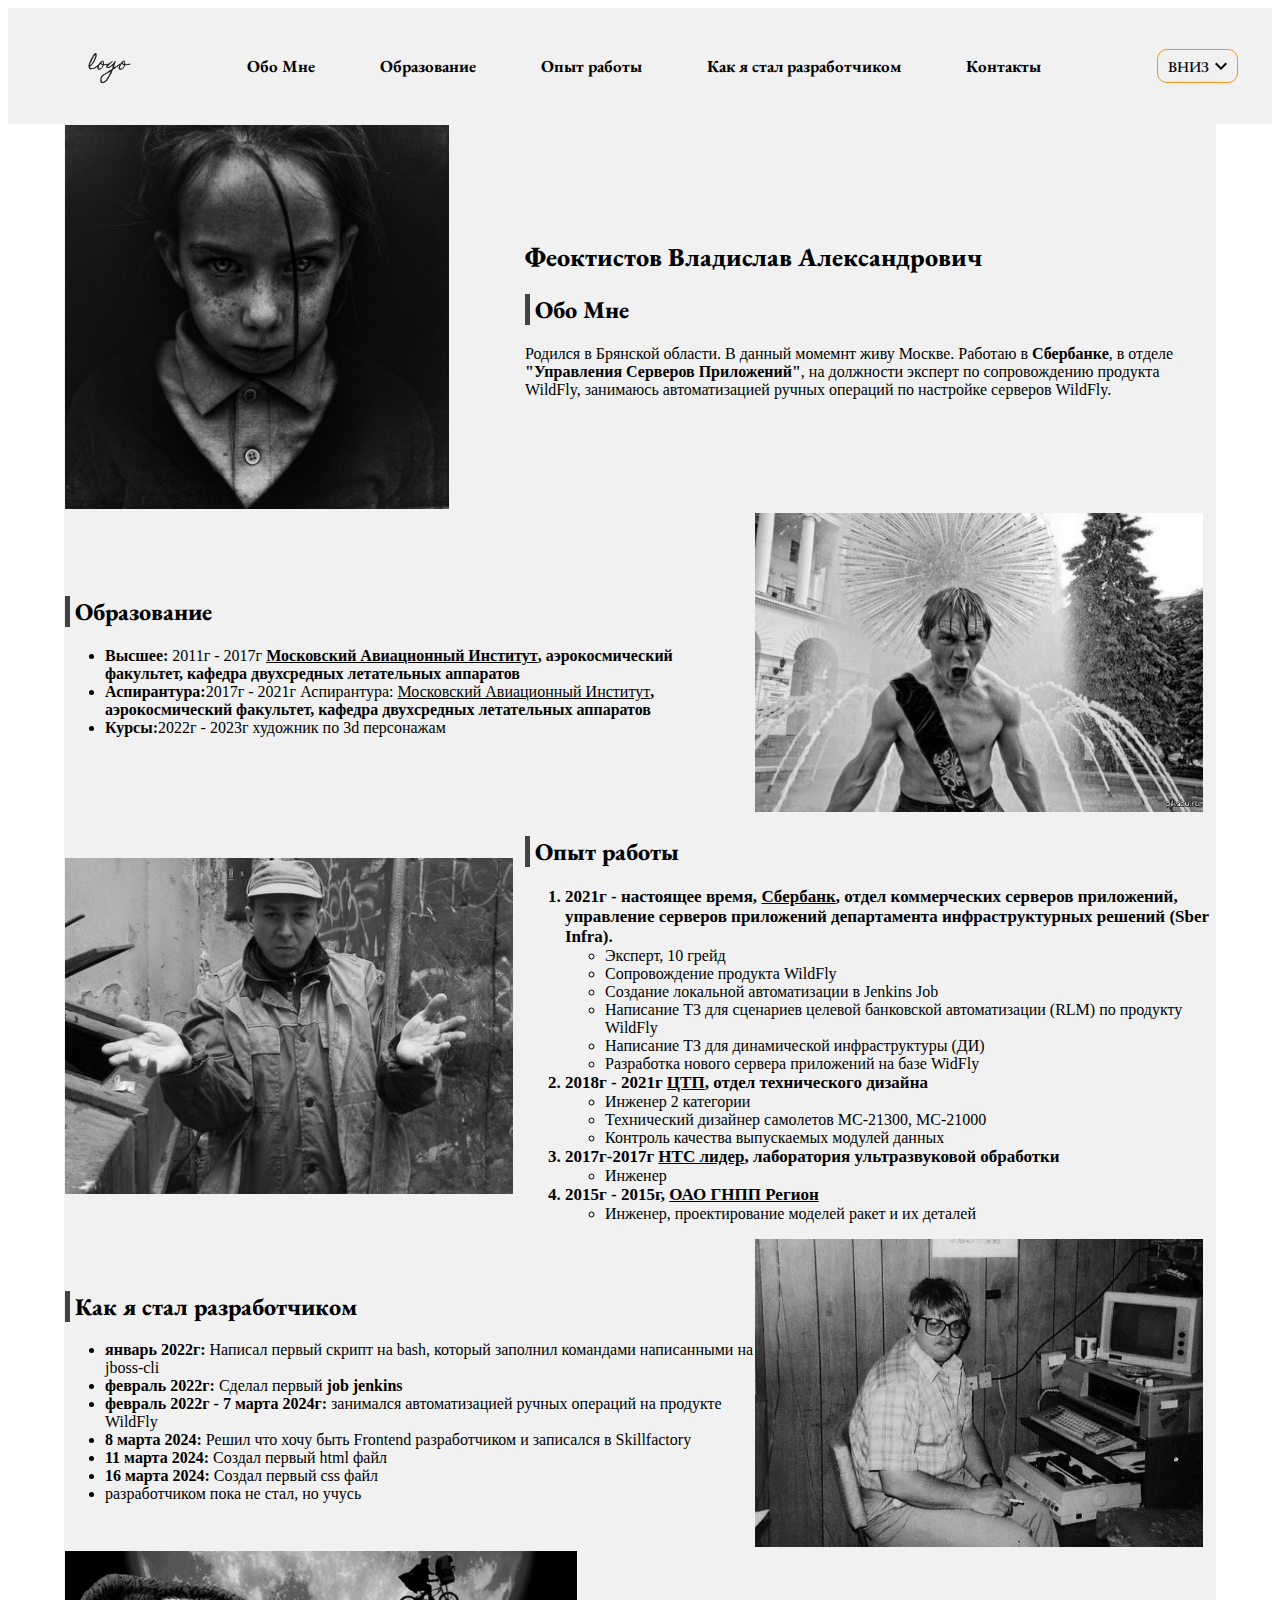
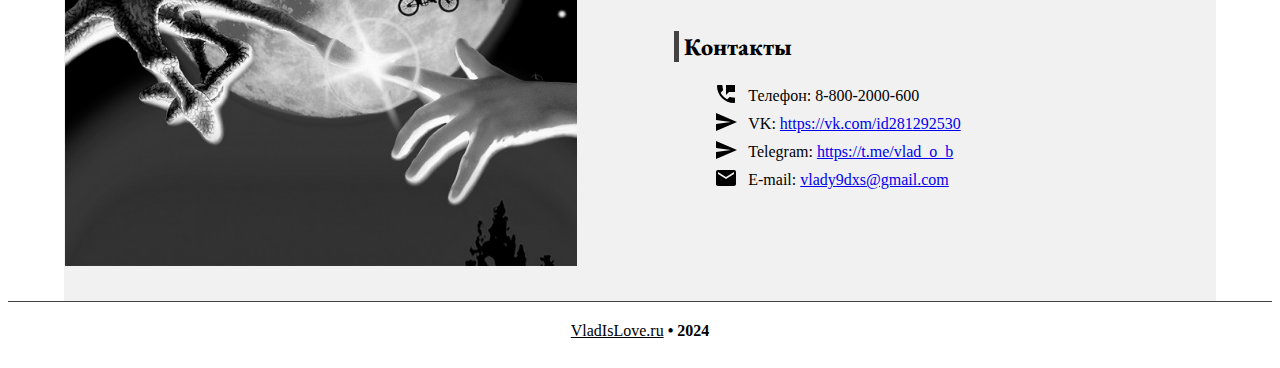
==== index.html @ ee162419 "Update and rename business_card_module.4.1.html to index.html" ====
<!DOCTYPE html>
<html lang="ru">
    <head>
        <meta charset="UTF-8">
        <meta name="viewport" content="width=device-width, initial-scale=1.0">
        <meta http-equiv="X-UA-Compatible" content="ie-edge">
        <link rel="preconnect" href="https://fonts.googleapis.com">
        <link rel="preconnect" href="https://fonts.gstatic.com" crossorigin>
        <link href="https://fonts.googleapis.com/css2?family=EB+Garamond:ital,wght@0,400..800;1,400..800&display=swap" rel="stylesheet">
        <link href="https://fonts.googleapis.com/css2?family=Open+Sans:ital,wght@0,300..800;1,300..800&display=swap" rel="stylesheet">
        <link rel="stylesheet" href="css/business_card_module.4.1.css">
        <title>Визитка</title>
    </head>
    <body>
        <header class="header">
            <div class="header__logo">
                <svg xmlns="http://www.w3.org/2000/svg" width="43" height="39" viewBox="0 0 43 39" fill="none">
                    <path d="M11.8428 18.2344C11.8545 18.4102 11.8193 18.5801 11.7373 18.7441C11.667 18.9082 11.6025 19.0547 11.5439 19.1836L10.9814 19.7812L10.6475 20.7832C10.5186 20.877 10.3779 20.9707 10.2256 21.0645C10.085 21.1465 9.95605 21.2344 9.83887 21.3281C9.70996 21.4336 9.59277 21.5508 9.4873 21.6797C9.39355 21.8086 9.28809 21.9199 9.1709 22.0137C9.05371 22.1074 8.91309 22.1895 8.74902 22.2598C8.59668 22.3184 8.45605 22.3887 8.32715 22.4707C8.09277 22.6113 7.87012 22.7578 7.65918 22.9102C7.45996 23.0625 7.24902 23.209 7.02637 23.3496C6.96777 23.373 6.9209 23.4023 6.88574 23.4375C6.8623 23.4609 6.82129 23.4844 6.7627 23.5078C6.72754 23.5312 6.5752 23.5781 6.30566 23.6484C6.03613 23.7188 5.7373 23.8008 5.40918 23.8945C5.09277 23.9766 4.79395 24.0527 4.5127 24.123C4.23145 24.1934 4.07324 24.2285 4.03809 24.2285C3.82715 24.252 3.61035 24.2637 3.3877 24.2637C3.16504 24.2637 2.94238 24.2695 2.71973 24.2812L2.45605 24.4395C2.32715 24.3457 2.18652 24.2578 2.03418 24.1758C1.88184 24.0938 1.75293 24.0059 1.64746 23.9121C1.53027 23.8066 1.41309 23.6895 1.2959 23.5605C1.17871 23.4199 1.07324 23.291 0.979492 23.1738C0.920898 23.0098 0.862305 22.8516 0.803711 22.6992C0.745117 22.5352 0.698242 22.377 0.663086 22.2246L0.575195 21.5566C0.551758 21.334 0.52832 21.1172 0.504883 20.9062C0.493164 20.6953 0.475586 20.4785 0.452148 20.2559C0.651367 19.7051 0.827148 19.1543 0.979492 18.6035C1.14355 18.041 1.34277 17.4902 1.57715 16.9512C1.63574 16.8223 1.68848 16.6934 1.73535 16.5645C1.79395 16.4238 1.85254 16.2891 1.91113 16.1602C1.98145 16.0195 2.05762 15.8906 2.13965 15.7734C2.22168 15.6445 2.29199 15.5156 2.35059 15.3867C2.40918 15.2461 2.45605 15.1055 2.49121 14.9648C2.52637 14.8125 2.57324 14.6719 2.63184 14.543C2.66699 14.4727 2.72559 14.373 2.80762 14.2441C2.88965 14.1035 2.97754 13.9629 3.07129 13.8223C3.16504 13.6699 3.25293 13.5234 3.33496 13.3828C3.42871 13.2422 3.50488 13.1309 3.56348 13.0488C3.65723 12.9316 3.75098 12.8203 3.84473 12.7148C3.93848 12.6094 4.01465 12.4922 4.07324 12.3633C4.19043 12.1641 4.30176 11.9121 4.40723 11.6074C4.5127 11.3027 4.62988 11.0332 4.75879 10.7988C4.89941 10.541 5.06348 10.3008 5.25098 10.0781C5.4502 9.84375 5.63184 9.60352 5.7959 9.35742C5.97168 9.11133 6.1416 8.8418 6.30566 8.54883L7.0791 7.98633L7.43066 8.33789L8.27441 8.19727L8.80176 8.98828C8.77832 9.16406 8.74902 9.36328 8.71387 9.58594C8.69043 9.80859 8.66699 10.0371 8.64355 10.2715C8.63184 10.4941 8.62012 10.7168 8.6084 10.9395C8.6084 11.1504 8.62012 11.3379 8.64355 11.502C8.58496 11.7129 8.49707 11.9355 8.37988 12.1699C8.27441 12.3926 8.15137 12.5859 8.01074 12.75L7.94043 13.6992L7.2373 14.332L7.14941 15.2285L6.55176 15.9316C6.5166 16.0957 6.48145 16.2656 6.44629 16.4414C6.41113 16.6055 6.36426 16.7637 6.30566 16.916C6.24707 17.0566 6.17676 17.2031 6.09473 17.3555C6.0127 17.4961 5.93066 17.6426 5.84863 17.7949C5.61426 17.9941 5.37402 18.2168 5.12793 18.4629C4.88184 18.709 4.65918 18.9551 4.45996 19.2012C4.35449 19.3301 4.25488 19.4707 4.16113 19.623C4.0791 19.7637 3.99121 19.8984 3.89746 20.0273C3.59277 20.4141 3.26465 20.7773 2.91309 21.1172C2.56152 21.457 2.21582 21.8086 1.87598 22.1719L2.2627 22.8574C2.50879 22.9395 2.76074 23.0156 3.01855 23.0859C3.27637 23.1562 3.53418 23.2207 3.79199 23.2793C3.90918 23.2559 4.04395 23.2324 4.19629 23.209C4.34863 23.1738 4.50684 23.1387 4.6709 23.1035C4.83496 23.0566 4.99316 23.0098 5.14551 22.9629C5.30957 22.916 5.44434 22.8691 5.5498 22.8223C5.78418 22.7285 6.05371 22.5938 6.3584 22.418C6.66309 22.2305 6.9209 22.0664 7.13184 21.9258C7.50684 21.6914 7.8877 21.4512 8.27441 21.2051C8.66113 20.959 9.03027 20.7012 9.38184 20.4316C9.61621 20.2559 9.8623 20.0332 10.1201 19.7637C10.3779 19.4941 10.6182 19.2422 10.8408 19.0078C11.0752 18.7617 11.2803 18.5625 11.4561 18.4102C11.6436 18.2578 11.7725 18.1992 11.8428 18.2344ZM7.06152 9.91992C6.81543 10.3301 6.55176 10.7285 6.27051 11.1152C6.00098 11.4902 5.74902 11.8828 5.51465 12.293C5.43262 12.4336 5.3623 12.5801 5.30371 12.7324C5.24512 12.873 5.16895 13.0137 5.0752 13.1543C4.99316 13.2832 4.90527 13.4121 4.81152 13.541C4.71777 13.6699 4.63574 13.8105 4.56543 13.9629C4.4248 14.2324 4.2959 14.5195 4.17871 14.8242C4.07324 15.1172 3.95605 15.4043 3.82715 15.6855C3.68652 15.9668 3.52246 16.2305 3.33496 16.4766C3.14746 16.7227 2.97754 16.9863 2.8252 17.2676L2.54395 17.8301C2.52051 17.8887 2.49707 17.9355 2.47363 17.9707C2.4502 17.9941 2.42676 18.0352 2.40332 18.0938C2.35645 18.2227 2.33301 18.3633 2.33301 18.5156C2.33301 18.668 2.31543 18.8086 2.28027 18.9375C2.24512 19.0781 2.19238 19.2129 2.12207 19.3418C2.05176 19.4707 1.9873 19.5996 1.92871 19.7285C1.87012 19.8574 1.82324 19.9922 1.78809 20.1328C1.75293 20.2617 1.71191 20.3906 1.66504 20.5195C1.75879 20.4258 1.8584 20.3438 1.96387 20.2734C2.08105 20.1914 2.19238 20.1035 2.29785 20.0098C2.40332 19.9043 2.50293 19.793 2.59668 19.6758C2.69043 19.5586 2.7959 19.4531 2.91309 19.3594C3.01855 19.2656 3.12988 19.1836 3.24707 19.1133C3.37598 19.0312 3.49902 18.9492 3.61621 18.8672C3.80371 18.6094 3.96777 18.3457 4.1084 18.0762C4.17871 17.9473 4.2373 17.8008 4.28418 17.6367C4.34277 17.4727 4.41309 17.3262 4.49512 17.1973C4.56543 17.0684 4.65332 16.9453 4.75879 16.8281C4.87598 16.7109 4.97559 16.5879 5.05762 16.459C5.15137 16.3301 5.22754 16.1953 5.28613 16.0547C5.35645 15.9141 5.43262 15.7793 5.51465 15.6504C5.67871 15.3926 5.86035 15.1465 6.05957 14.9121L6.14746 13.8047L6.78027 13.0664L6.86816 12.3984L7.30762 11.7832L7.36035 10.7988L7.06152 9.91992ZM21.5283 18.4805C21.5752 18.6562 21.5576 18.8086 21.4756 18.9375C21.3936 19.0547 21.2822 19.1602 21.1416 19.2539C21.0127 19.3477 20.8662 19.4355 20.7021 19.5176C20.5498 19.5879 20.4209 19.6699 20.3154 19.7637C19.7881 19.8809 19.3076 19.9688 18.874 20.0273C18.4521 20.0742 17.9834 20.1387 17.4678 20.2207C17.3154 20.2441 17.1689 20.2441 17.0283 20.2207C16.8994 20.1855 16.7646 20.1738 16.624 20.1855C16.542 20.1855 16.4658 20.1855 16.3955 20.1855C16.3252 20.1738 16.2549 20.1738 16.1846 20.1855C15.915 20.209 15.7393 20.3027 15.6572 20.4668C15.5752 20.6191 15.5049 20.8008 15.4463 21.0117C15.3994 21.2109 15.335 21.4043 15.2529 21.5918C15.1826 21.7676 15.0244 21.8906 14.7783 21.9609C14.7549 22.0195 14.7607 22.0723 14.7959 22.1191C14.8428 22.166 14.8779 22.207 14.9014 22.2422C14.7021 22.3008 14.5674 22.4062 14.4971 22.5586C14.4385 22.7109 14.3857 22.8633 14.3389 23.0156C14.292 23.168 14.2217 23.2969 14.1279 23.4023C14.0459 23.5078 13.8818 23.543 13.6357 23.5078C13.2725 23.8945 12.8447 24.2051 12.3525 24.4395C11.8604 24.6855 11.3506 24.8438 10.8232 24.9141C10.7295 24.8672 10.6357 24.8086 10.542 24.7383C10.46 24.668 10.3721 24.6035 10.2783 24.5449C10.1963 24.4863 10.1025 24.4395 9.99707 24.4043C9.90332 24.3809 9.79199 24.3809 9.66309 24.4043C9.65137 24.1582 9.60449 23.9297 9.52246 23.7188C9.42871 23.5078 9.31152 23.3086 9.1709 23.1211C9.14746 22.9102 9.17676 22.7168 9.25879 22.541C9.3291 22.3535 9.40527 22.1719 9.4873 21.9961C9.56934 21.8203 9.63965 21.6445 9.69824 21.4688C9.74512 21.2812 9.7334 21.0703 9.66309 20.8359C9.78027 20.7656 9.85645 20.6836 9.8916 20.5898C9.93848 20.4961 9.96777 20.4023 9.97949 20.3086C10.0029 20.2031 10.0322 20.1094 10.0674 20.0273C10.1025 19.9336 10.1846 19.8574 10.3135 19.7988C10.2197 19.5176 10.2314 19.3125 10.3486 19.1836C10.4775 19.043 10.6299 18.9199 10.8057 18.8145C10.9814 18.709 11.1455 18.5918 11.2979 18.4629C11.4502 18.334 11.5088 18.1406 11.4736 17.8828C11.5439 17.8125 11.626 17.7539 11.7197 17.707C11.8135 17.6602 11.9014 17.6191 11.9834 17.584C12.0771 17.5371 12.165 17.4902 12.2471 17.4434C12.3291 17.3965 12.4053 17.332 12.4756 17.25C12.3936 17.1914 12.3525 17.1328 12.3525 17.0742C12.3643 17.0156 12.3818 16.957 12.4053 16.8984C12.4287 16.8281 12.4521 16.7578 12.4756 16.6875C12.5107 16.6172 12.5107 16.5469 12.4756 16.4766C12.792 16.5234 13.0674 16.4824 13.3018 16.3535C13.5479 16.2129 13.7764 16.0723 13.9873 15.9316C14.21 15.791 14.4326 15.6914 14.6553 15.6328C14.8779 15.5742 15.1357 15.6445 15.4287 15.8438C15.4521 15.9258 15.4873 16.0488 15.5342 16.2129C15.5928 16.3652 15.6455 16.5234 15.6924 16.6875C15.751 16.8516 15.8037 17.0098 15.8506 17.1621C15.8975 17.3145 15.9268 17.4258 15.9385 17.4961C15.9385 17.5547 15.9385 17.6484 15.9385 17.7773C15.9385 17.9062 15.9385 18.0469 15.9385 18.1992C15.9385 18.3398 15.9385 18.4746 15.9385 18.6035C15.9385 18.7324 15.9385 18.832 15.9385 18.9023C16.2783 19.1016 16.6182 19.2246 16.958 19.2715C17.2979 19.3066 17.6377 19.2246 17.9775 19.0254C18.1064 19.1426 18.2295 19.1777 18.3467 19.1309C18.4639 19.0723 18.5752 19.0078 18.6807 18.9375C18.7979 18.8672 18.915 18.832 19.0322 18.832C19.1494 18.8203 19.2666 18.9141 19.3838 19.1133C19.5479 18.9609 19.7178 18.8672 19.8936 18.832C20.0693 18.7852 20.251 18.7617 20.4385 18.7617C20.626 18.75 20.8076 18.7324 20.9834 18.709C21.1709 18.6855 21.3525 18.6094 21.5283 18.4805ZM14.7783 18.7793C14.7783 18.6035 14.8076 18.416 14.8662 18.2168C14.9248 18.0176 14.9717 17.8242 15.0068 17.6367C15.042 17.4375 15.0361 17.25 14.9893 17.0742C14.9541 16.8984 14.8428 16.7402 14.6553 16.5996C14.5264 16.6699 14.4209 16.7695 14.3389 16.8984C14.2568 17.0156 14.1748 17.1387 14.0928 17.2676C14.0107 17.3848 13.9111 17.4844 13.7939 17.5664C13.6885 17.6484 13.5479 17.6719 13.3721 17.6367C13.3135 17.7773 13.3135 17.8945 13.3721 17.9883C13.4307 18.0703 13.501 18.1523 13.583 18.2344C13.665 18.3047 13.7412 18.3809 13.8115 18.4629C13.8936 18.5449 13.9229 18.6504 13.8994 18.7793C13.9463 18.8145 14.0107 18.8496 14.0928 18.8848C14.1748 18.9082 14.2568 18.9258 14.3389 18.9375C14.4326 18.9375 14.5205 18.9258 14.6025 18.9023C14.6846 18.8789 14.7432 18.8379 14.7783 18.7793ZM14.6553 20.1855C14.4209 20.1855 14.2158 20.1328 14.04 20.0273C13.876 19.9102 13.7061 19.7812 13.5303 19.6406C13.3662 19.5 13.1904 19.3711 13.0029 19.2539C12.8271 19.125 12.6104 19.0488 12.3525 19.0254C12.2471 19.166 12.124 19.3008 11.9834 19.4297C11.8428 19.5469 11.7197 19.6758 11.6143 19.8164C11.5088 19.957 11.4326 20.1094 11.3857 20.2734C11.3506 20.4375 11.3799 20.625 11.4736 20.8359C11.2041 20.9648 11.0225 21.1523 10.9287 21.3984C10.835 21.6328 10.7705 21.8906 10.7354 22.1719C10.7119 22.4531 10.6885 22.7344 10.665 23.0156C10.6416 23.2969 10.5654 23.5488 10.4365 23.7715L10.8232 23.5078C10.8701 23.5312 10.9053 23.5664 10.9287 23.6133C10.9639 23.6602 10.9697 23.7129 10.9463 23.7715C11.04 23.6777 11.1455 23.6074 11.2627 23.5605C11.3799 23.502 11.4971 23.4609 11.6143 23.4375C11.7432 23.4023 11.8662 23.373 11.9834 23.3496C12.1123 23.3262 12.2354 23.291 12.3525 23.2441C12.6455 23.4082 12.8564 23.4434 12.9854 23.3496C13.1143 23.2559 13.2197 23.1152 13.3018 22.9277C13.3838 22.7402 13.4717 22.5469 13.5654 22.3477C13.6592 22.1367 13.8115 22.0078 14.0225 21.9609L13.8994 21.8379C14.0986 21.5918 14.2744 21.3398 14.4268 21.082C14.5908 20.8125 14.667 20.5137 14.6553 20.1855ZM31.917 18.9727C31.7881 19.1367 31.6885 19.3184 31.6182 19.5176C31.5479 19.7168 31.46 19.9043 31.3545 20.0801C31.2607 20.2559 31.1377 20.4023 30.9854 20.5195C30.8447 20.6367 30.6455 20.6895 30.3877 20.6777C30.2002 20.748 30.0596 20.877 29.9658 21.0645C29.8838 21.2402 29.8018 21.4219 29.7197 21.6094C29.6377 21.7852 29.5322 21.9316 29.4033 22.0488C29.2744 22.1543 29.0811 22.166 28.8232 22.084C28.4951 22.2246 28.1963 22.4121 27.9268 22.6465C27.6689 22.8691 27.4229 23.1035 27.1885 23.3496C27.1064 23.4316 27.0127 23.5371 26.9072 23.666C26.8018 23.7832 26.7021 23.8711 26.6084 23.9297C26.5264 23.9766 26.4443 23.9824 26.3623 23.9473C26.2803 23.9121 26.2041 23.877 26.1338 23.8418C26.0635 23.7949 25.9932 23.7715 25.9229 23.7715C25.8643 23.7715 25.8115 23.8242 25.7646 23.9297C25.8467 24.0938 25.8643 24.2051 25.8174 24.2637C25.7705 24.334 25.6943 24.3867 25.5889 24.4219C25.4834 24.457 25.3721 24.4863 25.2549 24.5098C25.1377 24.5332 25.0439 24.5742 24.9736 24.6328C24.833 24.7617 24.7334 24.9199 24.6748 25.1074C24.6162 25.2949 24.5635 25.4824 24.5166 25.6699C24.4697 25.8574 24.3994 26.0332 24.3057 26.1973C24.2236 26.373 24.083 26.5078 23.8838 26.6016C24.001 26.6836 24.0479 26.7656 24.0244 26.8477C24.0127 26.9297 23.9834 27.0117 23.9365 27.0938C23.8896 27.1875 23.8545 27.2754 23.8311 27.3574C23.8193 27.4395 23.8662 27.5215 23.9717 27.6035C23.7959 27.8262 23.6377 28.0664 23.4971 28.3242C23.3682 28.582 23.2393 28.8398 23.1104 29.0977C22.9814 29.3672 22.8408 29.625 22.6885 29.8711C22.5479 30.1289 22.3662 30.3574 22.1436 30.5566L22.1963 30.9785C22.0205 30.9316 21.9092 30.9375 21.8623 30.9961C21.8271 31.0547 21.8096 31.1367 21.8096 31.2422C21.8096 31.3477 21.8096 31.4531 21.8096 31.5586C21.8213 31.6758 21.7861 31.7637 21.7041 31.8223C21.6689 31.8691 21.6279 31.9043 21.5811 31.9277C21.5459 31.9512 21.5107 31.9805 21.4756 32.0156C21.1006 32.2969 20.8428 32.6543 20.7021 33.0879C20.6787 33.1582 20.6611 33.2285 20.6494 33.2988C20.6377 33.3691 20.6201 33.4453 20.5967 33.5273C20.5381 33.6914 20.4443 33.8613 20.3154 34.0371C20.1865 34.2129 20.0459 34.3945 19.8936 34.582C19.7412 34.7695 19.5947 34.9629 19.4541 35.1621C19.3135 35.373 19.2021 35.584 19.1201 35.7949C18.9326 35.7715 18.7861 35.7891 18.6807 35.8477C18.5635 35.918 18.4697 36.0059 18.3994 36.1113C18.3291 36.2285 18.2705 36.3516 18.2236 36.4805C18.1768 36.6094 18.1182 36.7207 18.0479 36.8145C17.9658 36.9199 17.8662 36.9961 17.749 37.043C17.6201 37.1016 17.4561 37.1016 17.2568 37.043L16.4658 37.7637C16.3252 37.6816 16.1904 37.6641 16.0615 37.7109C15.9209 37.7578 15.7861 37.8223 15.6572 37.9043C15.5166 37.9863 15.3818 38.0508 15.2529 38.0977C15.1123 38.1445 14.9658 38.127 14.8135 38.0449C14.7314 38.1387 14.6611 38.1855 14.6025 38.1855C14.5439 38.1973 14.4736 38.1504 14.3916 38.0449L14.1279 38.3262C13.9873 38.209 13.8174 38.0977 13.6182 37.9922C13.4072 37.8984 13.2139 37.7871 13.0381 37.6582C12.8623 37.541 12.7217 37.4004 12.6162 37.2363C12.5107 37.084 12.4932 36.8848 12.5635 36.6387C12.54 36.5684 12.5049 36.4922 12.458 36.4102C12.3994 36.3281 12.3525 36.2402 12.3174 36.1465C12.2822 36.0645 12.2588 35.9766 12.2471 35.8828C12.2354 35.8008 12.2588 35.7246 12.3174 35.6543C12.2119 35.4551 12.1768 35.25 12.2119 35.0391C12.2354 34.8398 12.2764 34.6406 12.335 34.4414C12.3936 34.2422 12.4404 34.043 12.4756 33.8438C12.5107 33.6445 12.4756 33.4453 12.3701 33.2461C12.5107 33.1406 12.6162 33.0059 12.6865 32.8418C12.7451 32.6777 12.8037 32.5078 12.8623 32.332C12.9092 32.1562 12.9619 31.9863 13.0205 31.8223C13.0791 31.6582 13.1787 31.5234 13.3193 31.418L13.3018 31.1367C13.8525 30.5508 14.4385 30.0117 15.0596 29.5195C15.6689 29.0391 16.3604 28.6816 17.1338 28.4473C17.2861 28.1777 17.4854 27.9785 17.7314 27.8496C17.9775 27.7324 18.2295 27.6211 18.4873 27.5156C18.7334 27.4219 18.9619 27.2988 19.1729 27.1465C19.3838 27.0059 19.542 26.7773 19.6475 26.4609C19.7061 26.5898 19.7646 26.6426 19.8232 26.6191C19.8818 26.6074 19.9404 26.5781 19.999 26.5312C20.0693 26.4961 20.1338 26.4668 20.1924 26.4434C20.251 26.4316 20.3096 26.4844 20.3682 26.6016C20.4854 26.25 20.6729 25.9688 20.9307 25.7578C21.2002 25.5469 21.4932 25.3594 21.8096 25.1953C22.1377 25.043 22.4658 24.8906 22.7939 24.7383C23.1221 24.5977 23.4092 24.4219 23.6553 24.2109C23.9131 24 24.1064 23.7422 24.2354 23.4375C24.3643 23.1211 24.3936 22.7168 24.3232 22.2246C24.4287 22.1543 24.499 22.0664 24.5342 21.9609C24.5693 21.8438 24.5928 21.7266 24.6045 21.6094C24.6279 21.4922 24.6572 21.3867 24.6924 21.293C24.7275 21.1992 24.8037 21.1348 24.9209 21.0996C24.8389 20.9707 24.7393 20.9121 24.6221 20.9238C24.5049 20.9355 24.3818 20.9707 24.2529 21.0293C24.1357 21.0879 24.0244 21.1465 23.9189 21.2051C23.8135 21.2637 23.7256 21.2754 23.6553 21.2402C23.6201 21.4043 23.5439 21.5215 23.4268 21.5918C23.3213 21.6621 23.2041 21.7266 23.0752 21.7852C22.9463 21.832 22.8115 21.8848 22.6709 21.9434C22.5303 22.002 22.4189 22.0957 22.3369 22.2246C22.2314 22.1777 22.1318 22.2012 22.0381 22.2949C21.9561 22.377 21.8682 22.4707 21.7744 22.5762C21.6924 22.6699 21.5986 22.7402 21.4932 22.7871C21.3877 22.834 21.2646 22.7871 21.124 22.6465C21.0537 22.834 20.9365 22.957 20.7725 23.0156C20.6201 23.0742 20.4502 23.1035 20.2627 23.1035C20.0752 23.1035 19.8818 23.0918 19.6826 23.0684C19.4951 23.0449 19.3252 23.0508 19.1729 23.0859L18.874 22.7871C18.8506 22.8457 18.8154 22.8926 18.7686 22.9277C18.71 22.9629 18.6514 22.9688 18.5928 22.9453C18.499 22.7461 18.4111 22.5352 18.3291 22.3125C18.2354 22.0781 18.1768 21.8496 18.1533 21.627C18.1182 21.3926 18.1357 21.1699 18.2061 20.959C18.2764 20.7363 18.417 20.543 18.6279 20.3789C18.9561 19.7812 19.3838 19.3125 19.9111 18.9727C19.9697 19.0195 20.0342 19.0371 20.1045 19.0254C20.1748 19.002 20.2451 18.9727 20.3154 18.9375C20.3975 18.8906 20.4736 18.8438 20.5439 18.7969C20.6143 18.7383 20.6787 18.7031 20.7373 18.6914C20.7725 18.5625 20.8369 18.4395 20.9307 18.3223C21.0361 18.2051 21.1475 18.0996 21.2646 18.0059C21.3936 17.9121 21.5225 17.8301 21.6514 17.7598C21.792 17.6777 21.9209 17.6074 22.0381 17.5488C22.2607 17.4434 22.4658 17.3145 22.6533 17.1621C22.8525 16.998 23.0518 16.8457 23.251 16.7051C23.4502 16.5527 23.6553 16.4238 23.8662 16.3184C24.0771 16.2129 24.3174 16.1602 24.5869 16.1602L24.9033 16.4414C24.7041 16.5586 24.5283 16.7051 24.376 16.8809C24.2354 17.0449 24.0889 17.2148 23.9365 17.3906C23.7842 17.5547 23.6201 17.707 23.4443 17.8477C23.2686 17.9883 23.0518 18.082 22.7939 18.1289C22.583 18.5391 22.2959 18.8906 21.9326 19.1836C21.5811 19.4648 21.2178 19.7285 20.8428 19.9746C20.8428 20.1504 20.79 20.291 20.6846 20.3965C20.5791 20.502 20.4561 20.5957 20.3154 20.6777C20.1748 20.7598 20.0342 20.8359 19.8936 20.9062C19.7529 20.9648 19.6357 21.0469 19.542 21.1523C19.46 21.2461 19.4189 21.3691 19.4189 21.5215C19.4189 21.6621 19.4951 21.8496 19.6475 22.084C19.7881 22.0137 19.958 21.9668 20.1572 21.9434C20.3564 21.9199 20.5498 21.8906 20.7373 21.8555C20.9248 21.8086 21.0889 21.7441 21.2295 21.6621C21.3818 21.5684 21.4873 21.4277 21.5459 21.2402C21.71 21.0996 21.8857 21.0117 22.0732 20.9766C22.2607 20.9414 22.4541 20.9355 22.6533 20.959C23.04 20.5371 23.4268 20.1504 23.8135 19.7988C24.2119 19.4355 24.5869 19.0664 24.9385 18.6914C25.29 18.3164 25.6123 17.918 25.9053 17.4961C26.21 17.0625 26.4736 16.5645 26.6963 16.002C26.9307 15.9316 27.1416 15.9609 27.3291 16.0898C27.5166 16.2188 27.6514 16.3828 27.7334 16.582C27.71 16.7227 27.6689 16.8574 27.6104 16.9863C27.5635 17.1035 27.5166 17.2207 27.4697 17.3379C27.4346 17.4434 27.4053 17.5605 27.3818 17.6895C27.3701 17.8184 27.3936 17.9648 27.4521 18.1289C27.3584 18.1055 27.2822 18.1348 27.2236 18.2168C27.1768 18.2988 27.124 18.3691 27.0654 18.4277C27.1006 18.5801 27.0947 18.7207 27.0479 18.8496C27.001 18.9668 26.9424 19.084 26.8721 19.2012C26.8018 19.3066 26.7373 19.4238 26.6787 19.5527C26.6318 19.6816 26.6201 19.8223 26.6436 19.9746C26.4795 20.2793 26.3564 20.6016 26.2744 20.9414C26.2041 21.2695 26.1572 21.6035 26.1338 21.9434L26.4502 22.2246C26.6025 22.002 26.79 21.8438 27.0127 21.75C27.2471 21.6562 27.4814 21.5801 27.7158 21.5215C27.9502 21.4512 28.1787 21.375 28.4014 21.293C28.624 21.1992 28.8174 21.041 28.9814 20.8184C29.0518 20.4785 29.1982 20.2383 29.4209 20.0977C29.6436 19.9453 29.8779 19.8164 30.124 19.7109C30.3701 19.6055 30.6045 19.4883 30.8271 19.3594C31.0615 19.2188 31.2256 18.9961 31.3193 18.6914H31.7588C31.7354 18.75 31.7471 18.8027 31.7939 18.8496C31.8408 18.8965 31.8818 18.9375 31.917 18.9727ZM22.1963 26.7598C22.0791 26.8301 21.9502 26.8945 21.8096 26.9531C21.6689 27.0117 21.5283 27.0762 21.3877 27.1465C21.2471 27.2168 21.1182 27.2988 21.001 27.3926C20.8838 27.4863 20.7959 27.6035 20.7373 27.7441C20.6084 27.6738 20.4854 27.668 20.3682 27.7266C20.2627 27.7969 20.1572 27.873 20.0518 27.9551C19.9463 28.0488 19.835 28.125 19.7178 28.1836C19.6123 28.2422 19.4951 28.2363 19.3662 28.166C19.1436 28.3066 18.9326 28.459 18.7334 28.623C18.5225 28.7871 18.3115 28.9453 18.1006 29.0977C17.8896 29.2617 17.6729 29.4082 17.4502 29.5371C17.2158 29.6777 16.9697 29.7832 16.7119 29.8535C16.583 30.0645 16.4131 30.2285 16.2021 30.3457C15.9912 30.4746 15.7803 30.5977 15.5693 30.7148C15.3467 30.832 15.1475 30.9727 14.9717 31.1367C14.7959 31.3008 14.6846 31.5293 14.6377 31.8223C14.2744 32.0566 14.0283 32.3555 13.8994 32.7188C13.7588 33.0938 13.6826 33.4863 13.6709 33.8965C13.6592 34.3184 13.6768 34.7402 13.7236 35.1621C13.7705 35.5957 13.7939 35.9883 13.7939 36.3398C13.9463 36.5156 14.0986 36.6387 14.251 36.709C14.4033 36.7793 14.5615 36.8145 14.7256 36.8145C14.8896 36.8145 15.0596 36.791 15.2354 36.7441C15.3994 36.709 15.5811 36.6738 15.7803 36.6387C15.8271 36.4629 15.915 36.3457 16.0439 36.2871C16.1611 36.2402 16.29 36.2051 16.4307 36.1816C16.5596 36.1582 16.6826 36.123 16.7998 36.0762C16.9053 36.041 16.9639 35.9473 16.9756 35.7949L17.1338 35.9355C17.1455 35.748 17.1982 35.5898 17.292 35.4609C17.3857 35.3438 17.4971 35.2324 17.626 35.127C17.7549 35.0215 17.8955 34.9219 18.0479 34.8281C18.1885 34.7344 18.3115 34.6289 18.417 34.5117C18.3936 34.2891 18.4346 34.1016 18.54 33.9492C18.6455 33.7969 18.7627 33.6562 18.8916 33.5273C19.0205 33.3984 19.1377 33.2578 19.2432 33.1055C19.3369 32.9531 19.3721 32.7598 19.3486 32.5254C19.4658 32.4785 19.5479 32.4023 19.5947 32.2969C19.6416 32.1914 19.6885 32.0918 19.7354 31.998C19.7822 31.9043 19.8408 31.834 19.9111 31.7871C19.9932 31.7402 20.1162 31.752 20.2803 31.8223C20.1162 31.6934 20.0459 31.5938 20.0693 31.5234C20.1045 31.4531 20.1631 31.3887 20.2451 31.3301C20.3271 31.2832 20.4033 31.2246 20.4736 31.1543C20.5439 31.084 20.5439 30.9785 20.4736 30.8379C20.7549 30.7207 20.9365 30.5508 21.0186 30.3281C21.1006 30.1055 21.1592 29.8652 21.1943 29.6074C21.2412 29.3613 21.3057 29.1152 21.3877 28.8691C21.4697 28.6348 21.6514 28.4473 21.9326 28.3066C21.9092 28.0957 21.9443 27.9082 22.0381 27.7441C22.1436 27.5918 22.2432 27.4453 22.3369 27.3047C22.4424 27.1641 22.5127 27.0176 22.5479 26.8652C22.5947 26.7129 22.5537 26.5312 22.4248 26.3203L22.1963 26.7598ZM42.8506 18.4805C42.8975 18.6562 42.8799 18.8086 42.7979 18.9375C42.7158 19.0547 42.6045 19.1602 42.4639 19.2539C42.335 19.3477 42.1885 19.4355 42.0244 19.5176C41.8721 19.5879 41.7432 19.6699 41.6377 19.7637C41.1104 19.8809 40.6299 19.9688 40.1963 20.0273C39.7744 20.0742 39.3057 20.1387 38.79 20.2207C38.6377 20.2441 38.4912 20.2441 38.3506 20.2207C38.2217 20.1855 38.0869 20.1738 37.9463 20.1855C37.8643 20.1855 37.7881 20.1855 37.7178 20.1855C37.6475 20.1738 37.5771 20.1738 37.5068 20.1855C37.2373 20.209 37.0615 20.3027 36.9795 20.4668C36.8975 20.6191 36.8271 20.8008 36.7686 21.0117C36.7217 21.2109 36.6572 21.4043 36.5752 21.5918C36.5049 21.7676 36.3467 21.8906 36.1006 21.9609C36.0771 22.0195 36.083 22.0723 36.1182 22.1191C36.165 22.166 36.2002 22.207 36.2236 22.2422C36.0244 22.3008 35.8896 22.4062 35.8193 22.5586C35.7607 22.7109 35.708 22.8633 35.6611 23.0156C35.6143 23.168 35.5439 23.2969 35.4502 23.4023C35.3682 23.5078 35.2041 23.543 34.958 23.5078C34.5947 23.8945 34.167 24.2051 33.6748 24.4395C33.1826 24.6855 32.6729 24.8438 32.1455 24.9141C32.0518 24.8672 31.958 24.8086 31.8643 24.7383C31.7822 24.668 31.6943 24.6035 31.6006 24.5449C31.5186 24.4863 31.4248 24.4395 31.3193 24.4043C31.2256 24.3809 31.1143 24.3809 30.9854 24.4043C30.9736 24.1582 30.9268 23.9297 30.8447 23.7188C30.751 23.5078 30.6338 23.3086 30.4932 23.1211C30.4697 22.9102 30.499 22.7168 30.5811 22.541C30.6514 22.3535 30.7275 22.1719 30.8096 21.9961C30.8916 21.8203 30.9619 21.6445 31.0205 21.4688C31.0674 21.2812 31.0557 21.0703 30.9854 20.8359C31.1025 20.7656 31.1787 20.6836 31.2139 20.5898C31.2607 20.4961 31.29 20.4023 31.3018 20.3086C31.3252 20.2031 31.3545 20.1094 31.3896 20.0273C31.4248 19.9336 31.5068 19.8574 31.6357 19.7988C31.542 19.5176 31.5537 19.3125 31.6709 19.1836C31.7998 19.043 31.9521 18.9199 32.1279 18.8145C32.3037 18.709 32.4678 18.5918 32.6201 18.4629C32.7725 18.334 32.8311 18.1406 32.7959 17.8828C32.8662 17.8125 32.9482 17.7539 33.042 17.707C33.1357 17.6602 33.2236 17.6191 33.3057 17.584C33.3994 17.5371 33.4873 17.4902 33.5693 17.4434C33.6514 17.3965 33.7275 17.332 33.7979 17.25C33.7158 17.1914 33.6748 17.1328 33.6748 17.0742C33.6865 17.0156 33.7041 16.957 33.7275 16.8984C33.751 16.8281 33.7744 16.7578 33.7979 16.6875C33.833 16.6172 33.833 16.5469 33.7979 16.4766C34.1143 16.5234 34.3896 16.4824 34.624 16.3535C34.8701 16.2129 35.0986 16.0723 35.3096 15.9316C35.5322 15.791 35.7549 15.6914 35.9775 15.6328C36.2002 15.5742 36.458 15.6445 36.751 15.8438C36.7744 15.9258 36.8096 16.0488 36.8564 16.2129C36.915 16.3652 36.9678 16.5234 37.0146 16.6875C37.0732 16.8516 37.126 17.0098 37.1729 17.1621C37.2197 17.3145 37.249 17.4258 37.2607 17.4961C37.2607 17.5547 37.2607 17.6484 37.2607 17.7773C37.2607 17.9062 37.2607 18.0469 37.2607 18.1992C37.2607 18.3398 37.2607 18.4746 37.2607 18.6035C37.2607 18.7324 37.2607 18.832 37.2607 18.9023C37.6006 19.1016 37.9404 19.2246 38.2803 19.2715C38.6201 19.3066 38.96 19.2246 39.2998 19.0254C39.4287 19.1426 39.5518 19.1777 39.6689 19.1309C39.7861 19.0723 39.8975 19.0078 40.0029 18.9375C40.1201 18.8672 40.2373 18.832 40.3545 18.832C40.4717 18.8203 40.5889 18.9141 40.7061 19.1133C40.8701 18.9609 41.04 18.8672 41.2158 18.832C41.3916 18.7852 41.5732 18.7617 41.7607 18.7617C41.9482 18.75 42.1299 18.7324 42.3057 18.709C42.4932 18.6855 42.6748 18.6094 42.8506 18.4805ZM36.1006 18.7793C36.1006 18.6035 36.1299 18.416 36.1885 18.2168C36.2471 18.0176 36.2939 17.8242 36.3291 17.6367C36.3643 17.4375 36.3584 17.25 36.3115 17.0742C36.2764 16.8984 36.165 16.7402 35.9775 16.5996C35.8486 16.6699 35.7432 16.7695 35.6611 16.8984C35.5791 17.0156 35.4971 17.1387 35.415 17.2676C35.333 17.3848 35.2334 17.4844 35.1162 17.5664C35.0107 17.6484 34.8701 17.6719 34.6943 17.6367C34.6357 17.7773 34.6357 17.8945 34.6943 17.9883C34.7529 18.0703 34.8232 18.1523 34.9053 18.2344C34.9873 18.3047 35.0635 18.3809 35.1338 18.4629C35.2158 18.5449 35.2451 18.6504 35.2217 18.7793C35.2686 18.8145 35.333 18.8496 35.415 18.8848C35.4971 18.9082 35.5791 18.9258 35.6611 18.9375C35.7549 18.9375 35.8428 18.9258 35.9248 18.9023C36.0068 18.8789 36.0654 18.8379 36.1006 18.7793ZM35.9775 20.1855C35.7432 20.1855 35.5381 20.1328 35.3623 20.0273C35.1982 19.9102 35.0283 19.7812 34.8525 19.6406C34.6885 19.5 34.5127 19.3711 34.3252 19.2539C34.1494 19.125 33.9326 19.0488 33.6748 19.0254C33.5693 19.166 33.4463 19.3008 33.3057 19.4297C33.165 19.5469 33.042 19.6758 32.9365 19.8164C32.8311 19.957 32.7549 20.1094 32.708 20.2734C32.6729 20.4375 32.7021 20.625 32.7959 20.8359C32.5264 20.9648 32.3447 21.1523 32.251 21.3984C32.1572 21.6328 32.0928 21.8906 32.0576 22.1719C32.0342 22.4531 32.0107 22.7344 31.9873 23.0156C31.9639 23.2969 31.8877 23.5488 31.7588 23.7715L32.1455 23.5078C32.1924 23.5312 32.2275 23.5664 32.251 23.6133C32.2861 23.6602 32.292 23.7129 32.2686 23.7715C32.3623 23.6777 32.4678 23.6074 32.585 23.5605C32.7021 23.502 32.8193 23.4609 32.9365 23.4375C33.0654 23.4023 33.1885 23.373 33.3057 23.3496C33.4346 23.3262 33.5576 23.291 33.6748 23.2441C33.9678 23.4082 34.1787 23.4434 34.3076 23.3496C34.4365 23.2559 34.542 23.1152 34.624 22.9277C34.7061 22.7402 34.7939 22.5469 34.8877 22.3477C34.9814 22.1367 35.1338 22.0078 35.3447 21.9609L35.2217 21.8379C35.4209 21.5918 35.5967 21.3398 35.749 21.082C35.9131 20.8125 35.9893 20.5137 35.9775 20.1855Z" fill="#231F20"/>
                    </svg>
            </div>
            <nav class="header__nav">
                <ul class="header__list">
                    <li class="header__item">
                        <a class="header__link" href="#about">Обо Мне</a>
                    </li>
                    <li class="header__item">
                        <a class="header__link" href="#education">Образование</a>
                    </li>
                    <li class="header__item">
                        <a class="header__link" href="#experience">Опыт работы</a>
                    </li>
                    <li class="header__item">
                        <a class="header__link" href="#histor">Как я стал разработчиком</a>
                    </li>
                    <li class="header__item">
                        <a class="header__link" href="#contacts">Контакты</a>
                    </li>
                </ul>
            </nav>
            <div class="header__end">
                <svg xmlns="http://www.w3.org/2000/svg" height="24px" viewBox="0 0 24 24" width="24px" fill="#000000">
                    <path d="M0 0h24v24H0V0z" fill="none"/><path d="M7.41 8.59 12 13.17l4.59-4.58L18 10l-6 6-6-6 1.41-1.41z"/>
                    </svg>
                <a class="header__end_btn" title="тп на фонтан" href="#end">Вниз</a>
            </div>
        </header>
        <main class="main">
            <section class="hero">
                <div class="hero__myphoto-block">
                    <img id="about" class="hero__img-myphoto" src="img/4ff61b0a55d0ca1ba75d1499d5d890f9.jpg" alt="фото лица и плеч">
                </div>
                <div class="hero__about-block">
                    <div class="hero__wrap">
                        <h1 id="back" class="hero__heading">
                            Феоктистов Владислав Александрович
                        </h1>
                        <h2 class="hero__item">
                            Обо Мне
                        </h2>
                        <p class="hero__text">
                            Родился в Брянской области. В данный момемнт живу Москве. Работаю в <b>Сбербанке</b>, в отделе <b>&quotУправления Серверов Приложений&quot</b>, на должности эксперт по сопровождению продукта WildFly, занимаюсь автоматизацией ручных операций по настройке серверов WildFly.
                        </p>
                    </div>
                </div>
            </section>

            <section class="hero2">
                <div class="hero2__education-block">
                    <div class="hero2__wrap">
                        <h2 class="hero__item">
                            Образование
                        </h2>
                        <nav class="hero2__nav">
                            <ul class="hero2__list">
                                <li class="hero__text">
                                    <strong>Высшее:</strong> 2011г - 2017г <strong><u>Московский Авиационный Институт</u><strong>, аэрокосмический факультет, кафедра двухсредных летательных аппаратов
                                </li>
                                <li class="hero__text">
                                    <strong>Аспирантура:</strong>2017г - 2021г Аспирантура: <u>Московский Авиационный Институт</u><strong>, аэрокосмический факультет, кафедра двухсредных летательных аппаратов
                                </li>
                                <li class="hero__text">
                                    <b>Курсы:</b>2022г - 2023г художник по 3d персонажам
                                </li>
                            </ul>                      
                        </nav>
                    </div>
               </div>     
                <div class="hero2__education-photo">
                    <img id="education" class="hero2__img-education-photo" src="img/vipyscnik.jpg" alt="фото выпускника">
                </div>
            </section>
            <section class="hero3">
                <div class="hero3__photo-rabotni">
                    <img class="hero3__img-photo-rabotni" src="img/opitnii_rabotnik.jpg" alt="фото опытного работника">
                </div>
                <div class="hero3__experience">
                    <div class="hero3__wrap">
                        <h2 id="experience"  class="hero__item">
                            Опыт работы
                        </h2>
                        <nav class="hero3__nav">
                            <ol class="hero3__ollist">
                                <li class="hero3__text">
                                    2021г - настоящее время, <u>Сбербанк</u>, отдел коммерческих серверов приложений, управление серверов приложений департамента инфраструктурных решений (Sber Infra).
                                </li>
                                <ul class="hero3__list">
                                    <li class="hero__text">
                                        Эксперт, 10 грейд
                                    </li>
                                    <li class="hero__text">
                                        Сопровождение продукта WildFly
                                    </li>
                                    <li class="hero__text">
                                        Создание локальной автоматизации в Jenkins Job
                                    </li>
                                    <li class="hero__text">
                                        Написание ТЗ для сценариев целевой банковской автоматизации (RLM) по продукту WildFly
                                    </li>
                                    <li class="hero__text">
                                        Написание ТЗ для динамической инфраструктуры (ДИ)
                                    </li>
                                    <li class="hero__text">
                                        Разработка нового сервера приложений на базе WidFly
                                    </li>
                                </ul>

                                <li class="hero3__text">
                                    2018г - 2021г <u>ЦТП</u>, отдел технического дизайна
                                </li>
                                <ul class="hero3__list">
                                    <li class="hero__text">
                                        Инженер 2 категории
                                    </li>
                                    <li class="hero__text">
                                        Технический дизайнер самолетов MC-21300, MC-21000
                                    </li>
                                    <li class="hero__text">
                                        Контроль качества выпускаемых модулей данных
                                    </li>
                                </ul>

                                <li class="hero3__text">
                                    2017г-2017г <u>НТС лидер</u>, лаборатория ультразвуковой обработки
                                </li>
                                <ul class="hero3__list">
                                    <li class="hero__text">
                                        Инженер
                                    </li>
                                </ul>

                                <li class="hero3__text">
                                    2015г - 2015г, <u>ОАО ГНПП Регион</u>
                                </li>
                                <ul class="hero3__list">
                                    <li class="hero__text">
                                        Инженер, проектирование моделей ракет и их деталей
                                    </li>
                                </ul>
                            </ol>
                        </nav>
                    </div>
                </div>
            </section>
            <section class="hero4">
                <div class="hero4__histor">
                    <div class="hero4__wrap">
                        <h2 id="histor" class="hero__item">
                            Как я стал разработчиком
                        </h2>
                        <nav class="hero4__nav">
                            <ul class="hero4__list">
                                <li class="hero__text">
                                    <strong>январь 2022г:</strong> Написал первый скрипт на bash, который заполнил командами написанными на jboss-cli
                                </li>
                                <li class="hero__text">
                                    <strong>февраль 2022г:</strong> Сделал первый <b>job jenkins</b>
                                </li>
                                <li class="hero__text">
                                    <strong>февраль 2022г - 7 марта 2024г:</strong> занимался автоматизацией ручных операций на продукте WildFly
                                </li>
                                <li class="hero__text">
                                    <strong>8 марта 2024:</strong> Решил что хочу быть Frontend разработчиком и записался в Skillfactory
                                </li>
                                <li class="hero__text">
                                    <strong>11 марта 2024:</strong> Создал первый html файл
                                </li>
                                <li class="hero__text">
                                    <strong>16 марта 2024:</strong> Создал первый css файл
                                </li>
                                <li class="hero__text">
                                    разработчиком пока не стал, но учусь
                                </li>
                            </ul>
                        </nav>
                    </div>
                </div>
                <div class="hero4__pogramist-block">
                    <img class="hero4__img-pogramist" src="img/pogromist.jpg" alt="фотогрфия пограмиста">
                </div>
            </section>
            <section class="hero5">
                <div class="hero5__contacts_photo-block">
                    <img id="contacts" class="hero5__img-contacts" src="img/contact.jpg" alt="фото контакта двух существ">
                </div>
                <div class="hero5__contacts">
                    <div class="hero5__wrap">
                        <h2 class="hero__item">
                            Контакты
                        </h2>
                        <ul class="hero5__list">
                            <div class="hero5__item">
                                <div class="hero5__item_svg">
                                    <svg xmlns="http://www.w3.org/2000/svg" height="24px" viewBox="0 0 24 24" width="24px" fill="#000000"><path d="M0 0h24v24H0z" fill="none"/><path d="M20 15.5c-1.25 0-2.45-.2-3.57-.57-.35-.11-.74-.03-1.02.24l-2.2 2.2c-2.83-1.44-5.15-3.75-6.59-6.58l2.2-2.21c.28-.27.36-.66.25-1.01C8.7 6.45 8.5 5.25 8.5 4c0-.55-.45-1-1-1H4c-.55 0-1 .45-1 1 0 9.39 7.61 17 17 17 .55 0 1-.45 1-1v-3.5c0-.55-.45-1-1-1zM12 3v10l3-3h6V3h-9z"/></svg>
                                </div>
                                <li class="hero__text">                     
                                    Телефон: 8-800-2000-600
                                </li>
                            </div>
                            <div class="hero5__item">
                                <div class="hero5__item_svg">
                                    <svg xmlns="http://www.w3.org/2000/svg" height="24px" viewBox="0 0 24 24" width="24px" fill="#000000"><path d="M0 0h24v24H0z" fill="none"/><path d="M2.01 21L23 12 2.01 3 2 10l15 2-15 2z"/></svg>
                                </div>
                                <li class="hero__text">
                                    VK:
                                    <a href="https://vk.com/id281292530">
                                        https://vk.com/id281292530
                                    </a>
                                </li>
                            </div>
                            <div class="hero5__item">
                                <div class="hero5__item_svg">
                                    <svg xmlns="http://www.w3.org/2000/svg" height="24px" viewBox="0 0 24 24" width="24px" fill="#000000"><path d="M0 0h24v24H0z" fill="none"/><path d="M2.01 21L23 12 2.01 3 2 10l15 2-15 2z"/></svg>
                                </div>
                                <li class="hero__text">
                                    Telegram:
                                    <a href="https://t.me/vlad_o_b">
                                        https://t.me/vlad_o_b
                                    </a>
                                </li>
                            </div>
                            <div class="hero5__item">
                                <div class="hero5__item_svg">
                                    <svg xmlns="http://www.w3.org/2000/svg" height="24px" viewBox="0 0 24 24" width="24px" fill="#000000"><path d="M0 0h24v24H0z" fill="none"/><path d="M20 4H4c-1.1 0-1.99.9-1.99 2L2 18c0 1.1.9 2 2 2h16c1.1 0 2-.9 2-2V6c0-1.1-.9-2-2-2zm0 4l-8 5-8-5V6l8 5 8-5v2z"/></svg>
                                </div>
                                <li class="hero__text">
                                    E-mail:
                                    <a href="mailto:vlady9dxs@gmail.com">
                                        vlady9dxs@gmail.com
                                    </a>
                                </li>
                            </div>
                        </ul>
                    </div>
            </section>
        </main>
        <footer class="footer">
            <a id="end" href="https://VladIsLove.ru/" class="hero__text">VladIsLove.ru</a> &bull; <span>2024</span>
          </footer>
    </body>
</html>
---- css/business_card_module.4.1.css ----
* {
    box-sizing: border-box;
}

.header {
    position: sticky;
    top: 0;
    display: flex;
    min-height: 116px;
    padding-left: 80px;
    padding-right: 34px;
    align-items: center;
    justify-content: space-between;
    background-color: #F1F1F2;
}

.header__list {
    margin: 0;
    list-style: none;
    padding: 0;
    display: flex;
    gap: 65px;
}

.header__link {
    font-family: 'EB Garamond', serif;
    font-style: normal;
    font-weight: 700;
    font-size: 17px;
    color: black;
    text-decoration: none;
}

.header__link:hover {
    color: rgb(63, 62, 62);
    /* text-transform: uppercase;
    font-weight: 800;
    font-size: 18px; */
}

.header__end {
    display: flex;
    flex-direction: row-reverse;
    align-items: center;
    padding: 4px 4px 4px 10px;
    border: 1px solid #F7941E;
    border-radius: 10px;
}

.header__end_btn {
    font-family: 'EB Garamond', serif;
    font-style: normal;
    text-decoration: none;
    color: black;
    font-weight: 500;
    font-size: 15px;
    text-transform: uppercase;
}

.main {
    margin: 0 auto;
    width: 90vw;
    border: 1px solid #F1F1F2;
}

.hero {
    display: grid;
    grid-template-columns: 40% 60%;
    background-color: #F1F1F2;
}

.hero__img-myphoto {
    max-width: 30vw;
}

.hero__about-block {
    display: flex;
    align-items: center;
    justify-content: center;
    padding-right: 5px;
}

.hero__heading {
    font-family: 'EB Garamond', serif;
    font-style: normal;
    color: black;
    font-weight: 800;
    font-size: 26px;
}

.hero__item {
    font-family: 'EB Garamond', serif;
    font-style: normal;
    color: black;
    font-weight: 800;
    font-size: 24px;
    border-left: 5px solid #424242;
    padding-left: 5px;
}

.hero__text {
    font-family: 'Open Sans' sans-serif;
    font-style: normal;
    color: black;
    font-weight: 400;
    font-size: 16px;
}

.hero2 {
    display: grid;
    grid-template-columns: 60% 40%;
    background-color: #F1F1F2;
    overflow: hidden;
}

.hero2__education-block {
    display: flex;
    align-items: center;
    justify-content: center;
    /* padding-right: 5px;  */
}

.hero2__list {
    padding-right: 15px;
}

.hero2__img-education-photo {
    max-width: 35vw;
}

.hero3 {
    display: grid;
    grid-template-columns: 40% 60%;
    background-color: #F1F1F2;
    align-items: center;
}

.hero3__experience {
    display: flex;
    align-items: center;
    justify-content: center;
}

.hero3__img-photo-rabotni {
    max-width: 35vw;
}

.hero3__text {
    font-family: 'Open Sans' sans-serif;
    font-style: normal;
    color: black;
    font-weight: 700;
    font-size: 17px;
}

.hero3__ollist {
    padding-right: 5px;
}

.hero4 {
    display: grid;
    grid-template-columns: 60% 40%;
    overflow: hidden;
    align-items: center;
    background-color: #F1F1F2;
}

.hero4__histor {
    display: flex;
    align-items: center;
    justify-content: flex-start;
}

.hero4__img-pogramist {
    max-width: 35vw;
}

.hero5 {
    display: grid;
    grid-template-columns: 30% 70%;
    align-items: center;
    background-color: #F1F1F2;
    padding-bottom: 30px;
}

.hero5__wrap {
    padding-left: 10px;
}

.hero5__contacts {
    display: flex;
    align-items: center;
    justify-content: center;
}

.hero5__item {
    list-style-type: none;
}

.hero5__item_svg {
    padding-right: 10px;
}

.hero5__img-contacts {
    max-width: 40vw;
}

.hero5__item {
    display: flex;
    align-items: center;
}

.footer {
    border-top: 1px solid #424242;
    padding: 20px;
    text-align: center;    
}
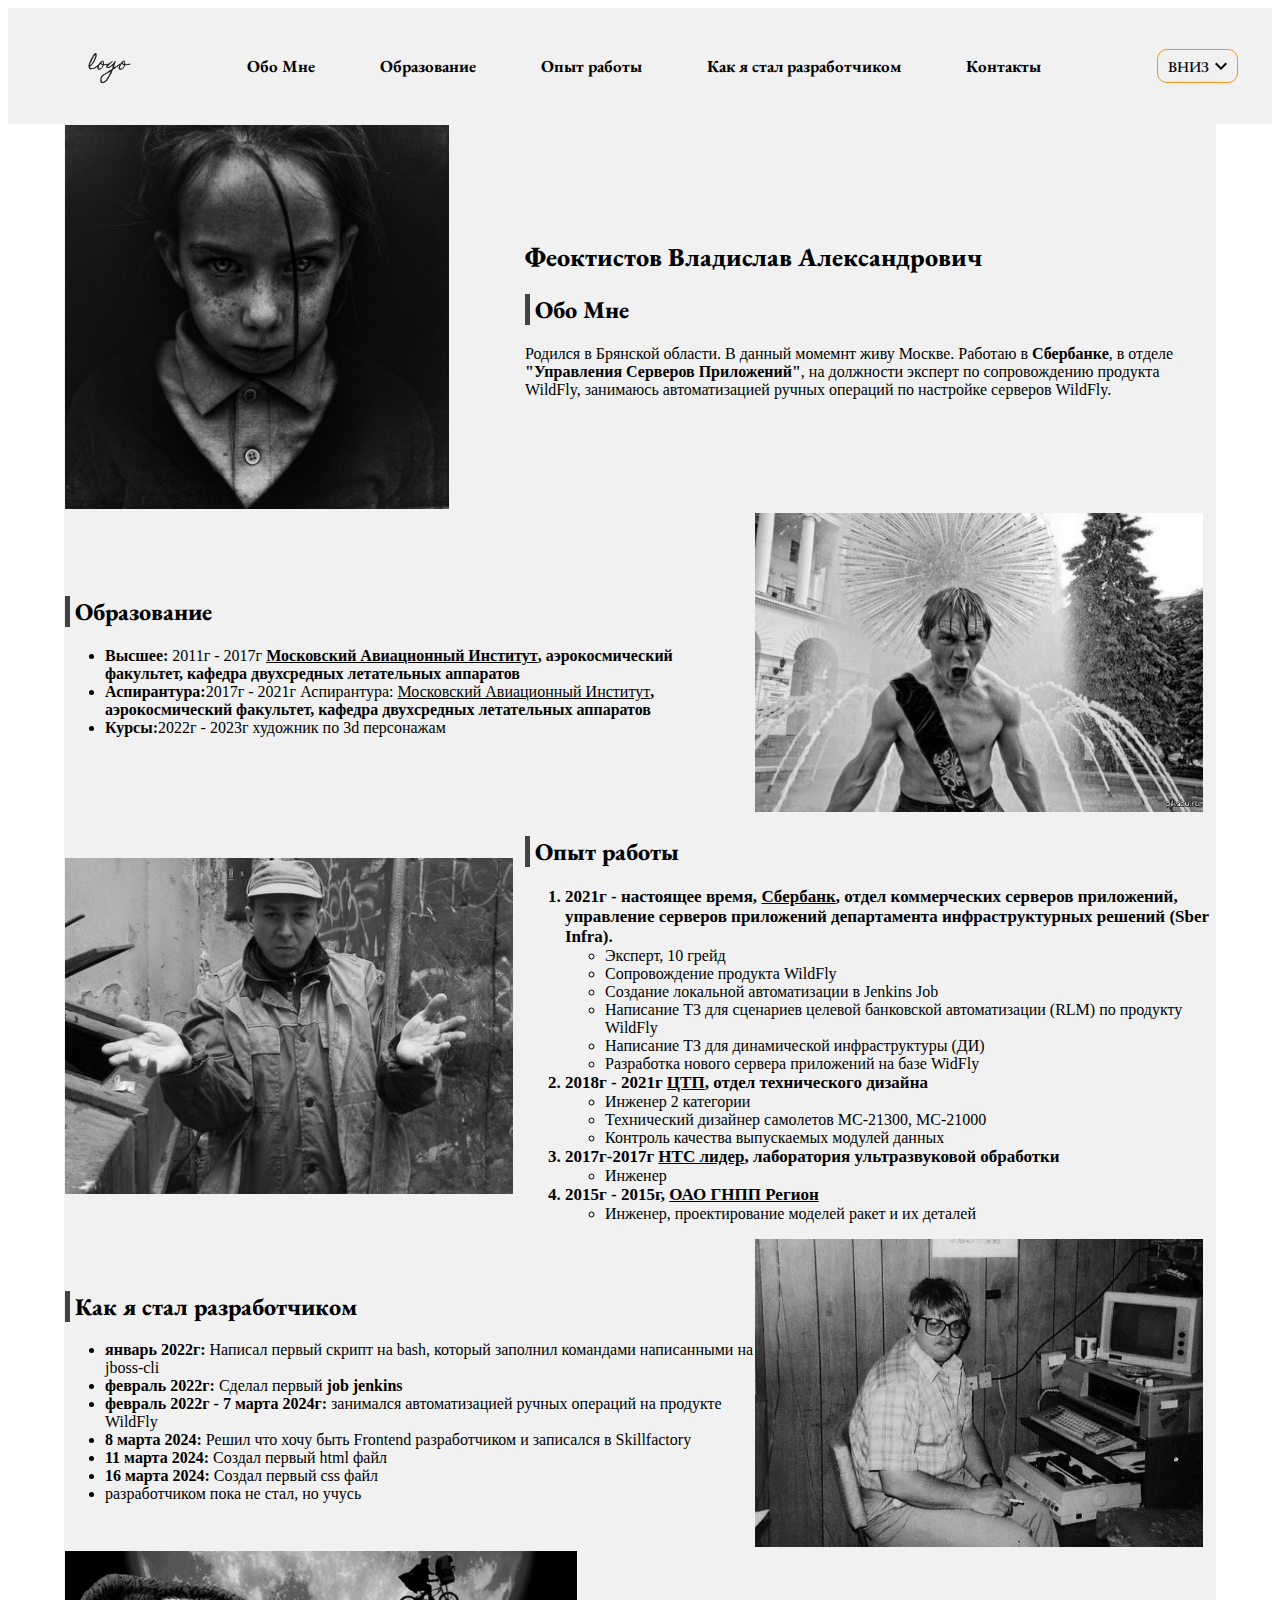
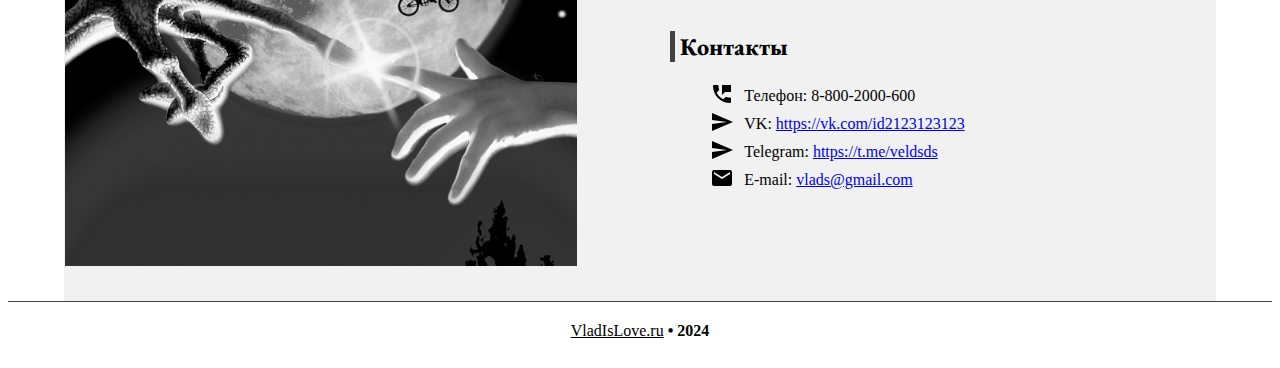
==== commit d121fbe0: "Update index.html" ====
--- a/index.html
+++ b/index.html
@@ -223,7 +223,7 @@
                                 <li class="hero__text">
                                     VK:
                                     <a href="https://vk.com/id281292530">
-                                        https://vk.com/id281292530
+                                        https://vk.com/id2123123123
                                     </a>
                                 </li>
                             </div>
@@ -234,7 +234,7 @@
                                 <li class="hero__text">
                                     Telegram:
                                     <a href="https://t.me/vlad_o_b">
-                                        https://t.me/vlad_o_b
+                                        https://t.me/veldsds
                                     </a>
                                 </li>
                             </div>
@@ -245,7 +245,7 @@
                                 <li class="hero__text">
                                     E-mail:
                                     <a href="mailto:vlady9dxs@gmail.com">
-                                        vlady9dxs@gmail.com
+                                        vlads@gmail.com
                                     </a>
                                 </li>
                             </div>
